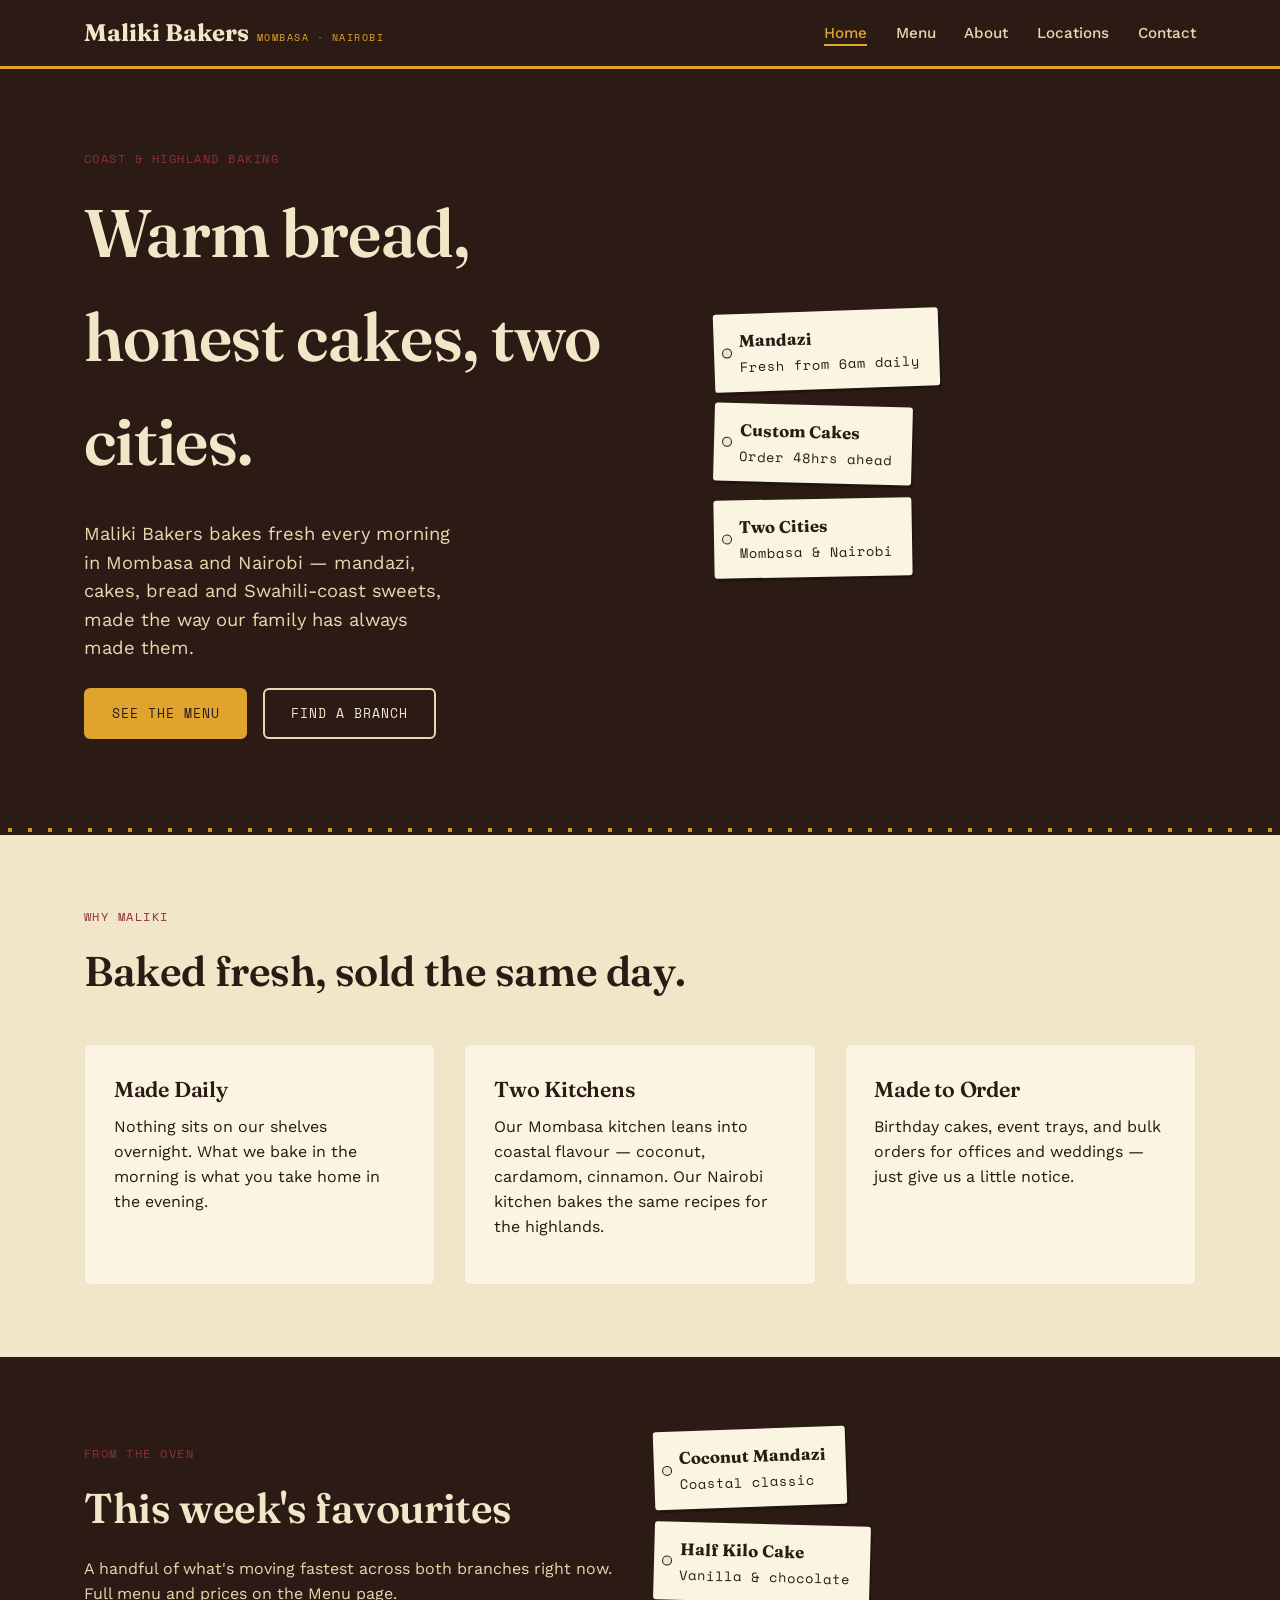
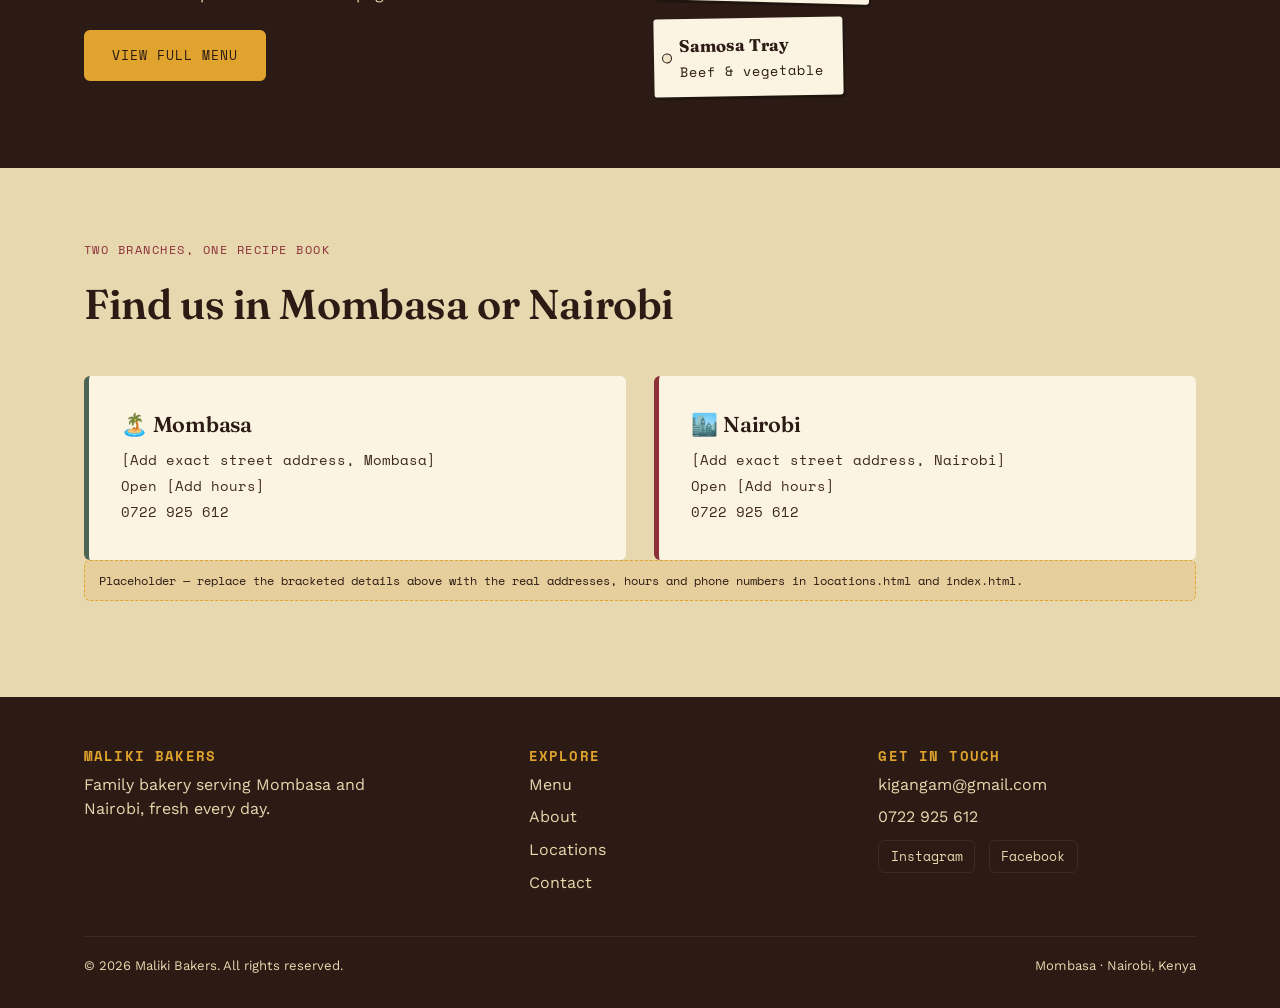
==== index.html @ 76618c46 "Add site files at repo root" ====
<!DOCTYPE html>
<html lang="en">
<head>
<meta charset="UTF-8">
<meta name="viewport" content="width=device-width, initial-scale=1.0">
<title>Maliki Bakers — Fresh Bakes in Mombasa &amp; Nairobi</title>
<meta name="description" content="Maliki Bakers — bread, cakes, mandazi and Swahili-coast sweets, baked fresh daily in Mombasa and Nairobi.">
<link rel="preconnect" href="https://fonts.googleapis.com">
<link href="https://fonts.googleapis.com/css2?family=Fraunces:opsz,wght@9..144,400..700&family=Work+Sans:wght@400;500;600&family=Space+Mono:wght@400;700&display=swap" rel="stylesheet">
<link rel="stylesheet" href="css/style.css">
</head>
<body>

<header class="site-header">
  <div class="nav-wrap">
    <a href="index.html" class="logo">Maliki Bakers <span>Mombasa &middot; Nairobi</span></a>
    <button class="nav-toggle" aria-label="Toggle menu" aria-expanded="false">&#9776;</button>
    <ul class="nav-links">
      <li><a href="index.html" class="active">Home</a></li>
      <li><a href="menu.html">Menu</a></li>
      <li><a href="about.html">About</a></li>
      <li><a href="locations.html">Locations</a></li>
      <li><a href="contact.html">Contact</a></li>
    </ul>
  </div>
</header>

<section class="hero">
  <div class="hero-inner">
    <div>
      <p class="eyebrow">Coast &amp; Highland Baking</p>
      <h1>Warm bread, honest cakes, two cities.</h1>
      <p class="lede">Maliki Bakers bakes fresh every morning in Mombasa and Nairobi — mandazi, cakes, bread and Swahili-coast sweets, made the way our family has always made them.</p>
      <div class="hero-actions">
        <a href="menu.html" class="btn btn-primary">See the Menu</a>
        <a href="locations.html" class="btn btn-outline">Find a Branch</a>
      </div>
    </div>
    <div class="hero-tagstack">
      <div class="tag"><strong>Mandazi</strong>Fresh from 6am daily</div>
      <div class="tag"><strong>Custom Cakes</strong>Order 48hrs ahead</div>
      <div class="tag"><strong>Two Cities</strong>Mombasa &amp; Nairobi</div>
    </div>
  </div>
</section>

<section>
  <div class="container">
    <div class="section-head">
      <p class="eyebrow">Why Maliki</p>
      <h2>Baked fresh, sold the same day.</h2>
    </div>
    <div class="grid grid-3">
      <div class="card">
        <h3>Made Daily</h3>
        <p>Nothing sits on our shelves overnight. What we bake in the morning is what you take home in the evening.</p>
      </div>
      <div class="card">
        <h3>Two Kitchens</h3>
        <p>Our Mombasa kitchen leans into coastal flavour — coconut, cardamom, cinnamon. Our Nairobi kitchen bakes the same recipes for the highlands.</p>
      </div>
      <div class="card">
        <h3>Made to Order</h3>
        <p>Birthday cakes, event trays, and bulk orders for offices and weddings — just give us a little notice.</p>
      </div>
    </div>
  </div>
</section>

<section class="section-dark">
  <div class="container">
    <div class="grid grid-2" style="align-items:center;">
      <div>
        <p class="eyebrow">From the Oven</p>
        <h2>This week's favourites</h2>
        <p style="color:var(--flour-dim);">A handful of what's moving fastest across both branches right now. Full menu and prices on the Menu page.</p>
        <a href="menu.html" class="btn btn-primary" style="margin-top:0.5rem;">View Full Menu</a>
      </div>
      <div class="hero-tagstack">
        <div class="tag"><strong>Coconut Mandazi</strong>Coastal classic</div>
        <div class="tag"><strong>Half Kilo Cake</strong>Vanilla &amp; chocolate</div>
        <div class="tag"><strong>Samosa Tray</strong>Beef &amp; vegetable</div>
      </div>
    </div>
  </div>
</section>

<section class="section-alt">
  <div class="container">
    <div class="section-head">
      <p class="eyebrow">Two Branches, One Recipe Book</p>
      <h2>Find us in Mombasa or Nairobi</h2>
    </div>
    <div class="grid grid-2">
      <div class="location-card mombasa">
        <h3>🏝️ Mombasa</h3>
        <p class="location-meta">[Add exact street address, Mombasa]</p>
        <p class="location-meta">Open [Add hours]</p>
        <p class="location-meta">0722 925 612</p>
      </div>
      <div class="location-card">
        <h3>🏙️ Nairobi</h3>
        <p class="location-meta">[Add exact street address, Nairobi]</p>
        <p class="location-meta">Open [Add hours]</p>
        <p class="location-meta">0722 925 612</p>
      </div>
    </div>
    <p class="placeholder-note">Placeholder — replace the bracketed details above with the real addresses, hours and phone numbers in locations.html and index.html.</p>
  </div>
</section>

<footer class="site-footer">
  <div class="container">
    <div class="footer-grid">
      <div>
        <h4>Maliki Bakers</h4>
        <p style="color:var(--flour-dim); max-width:32ch;">Family bakery serving Mombasa and Nairobi, fresh every day.</p>
      </div>
      <div>
        <h4>Explore</h4>
        <ul>
          <li><a href="menu.html">Menu</a></li>
          <li><a href="about.html">About</a></li>
          <li><a href="locations.html">Locations</a></li>
          <li><a href="contact.html">Contact</a></li>
        </ul>
      </div>
      <div>
        <h4>Get in touch</h4>
        <ul>
          <li><a href="mailto:kigangam@gmail.com">kigangam@gmail.com</a></li>
          <li><a href="tel:+254722925612">0722 925 612</a></li>
        </ul>
        <div class="social-links">
          <a href="https://instagram.com/malikibakers" target="_blank" rel="noopener">Instagram</a>
          <a href="https://facebook.com/malikibakers" target="_blank" rel="noopener">Facebook</a>
        </div>
      </div>
    </div>
    <div class="footer-bottom">
      <span>&copy; <span id="year"></span> Maliki Bakers. All rights reserved.</span>
      <span>Mombasa &middot; Nairobi, Kenya</span>
    </div>
  </div>
</footer>

<script src="js/script.js"></script>
<script>document.getElementById('year').textContent = new Date().getFullYear();</script>
</body>
</html>
---- css/style.css ----
/* =========================================================
   MALIKI BAKERS — design tokens
   Palette inspired by the Swahili coast spice market:
   crust brown, saffron gold, hibiscus maroon, cardamom green.
   ========================================================= */

:root {
  --crust:      #2B1B14;  /* deep near-black brown, baked crust */
  --crust-soft: #3E2A1E;  /* lifted panel tone */
  --flour:      #F1E6C8;  /* unbleached flour cream, base bg */
  --flour-dim:  #E7D8AF;  /* slightly deeper cream for cards */
  --saffron:    #E0A32E;  /* turmeric / saffron gold, primary accent */
  --hibiscus:   #8C2F39;  /* deep maroon, secondary accent */
  --cardamom:   #4B6455;  /* muted green, tertiary accent */
  --ink:        #241811;  /* body text on light */
  --paper:      #FBF4E3;  /* tag/paper color */

  --font-display: 'Fraunces', 'Georgia', serif;
  --font-body: 'Work Sans', 'Helvetica Neue', Arial, sans-serif;
  --font-mono: 'Space Mono', 'Courier New', monospace;

  --radius: 6px;
  --max-width: 1160px;
}

* { box-sizing: border-box; }
html { scroll-behavior: smooth; }

body {
  margin: 0;
  font-family: var(--font-body);
  background: var(--flour);
  color: var(--ink);
  line-height: 1.55;
}

img { max-width: 100%; display: block; }

a { color: inherit; text-decoration: none; }

h1, h2, h3, h4 {
  font-family: var(--font-display);
  margin: 0 0 0.4em;
  font-weight: 600;
  color: var(--crust);
  letter-spacing: -0.01em;
}

h1 { font-size: clamp(2.4rem, 6vw, 4.2rem); font-optical-sizing: auto; }
h2 { font-size: clamp(1.8rem, 4vw, 2.6rem); }
h3 { font-size: 1.35rem; }

p { margin: 0 0 1em; }

.eyebrow {
  font-family: var(--font-mono);
  text-transform: uppercase;
  letter-spacing: 0.12em;
  font-size: 0.78rem;
  color: var(--hibiscus);
}

.container {
  max-width: var(--max-width);
  margin: 0 auto;
  padding: 0 1.5rem;
}

/* ---------- header / nav ---------- */

.site-header {
  position: sticky;
  top: 0;
  z-index: 50;
  background: var(--crust);
  border-bottom: 3px solid var(--saffron);
}

.nav-wrap {
  max-width: var(--max-width);
  margin: 0 auto;
  padding: 0.9rem 1.5rem;
  display: flex;
  align-items: center;
  justify-content: space-between;
}

.logo {
  font-family: var(--font-display);
  font-size: 1.5rem;
  color: var(--flour);
  font-weight: 700;
  display: flex;
  align-items: baseline;
  gap: 0.5rem;
}
.logo span {
  font-family: var(--font-mono);
  font-size: 0.62rem;
  color: var(--saffron);
  letter-spacing: 0.15em;
  text-transform: uppercase;
  font-weight: 400;
}

.nav-links {
  display: flex;
  gap: 1.8rem;
  list-style: none;
  margin: 0;
  padding: 0;
}

.nav-links a {
  color: var(--flour-dim);
  font-size: 0.95rem;
  font-weight: 500;
  position: relative;
  padding-bottom: 4px;
}

.nav-links a:hover,
.nav-links a.active {
  color: var(--saffron);
}

.nav-links a.active::after {
  content: '';
  position: absolute;
  left: 0; bottom: 0;
  width: 100%;
  height: 2px;
  background: var(--saffron);
}

.nav-toggle {
  display: none;
  background: none;
  border: none;
  color: var(--flour);
  font-size: 1.6rem;
  cursor: pointer;
}

@media (max-width: 760px) {
  .nav-links {
    position: absolute;
    top: 100%;
    left: 0; right: 0;
    background: var(--crust);
    flex-direction: column;
    gap: 0;
    max-height: 0;
    overflow: hidden;
    transition: max-height 0.3s ease;
  }
  .nav-links.open { max-height: 320px; }
  .nav-links li { border-top: 1px solid var(--crust-soft); }
  .nav-links a { display: block; padding: 1rem 1.5rem; }
  .nav-toggle { display: block; }
}

/* ---------- buttons ---------- */

.btn {
  display: inline-block;
  font-family: var(--font-mono);
  text-transform: uppercase;
  font-size: 0.8rem;
  letter-spacing: 0.08em;
  padding: 0.85rem 1.6rem;
  border-radius: var(--radius);
  border: 2px solid var(--crust);
  cursor: pointer;
  transition: transform 0.15s ease;
}
.btn:hover { transform: translateY(-2px); }

.btn-primary {
  background: var(--saffron);
  color: var(--crust);
  border-color: var(--saffron);
}
.btn-outline {
  background: transparent;
  color: var(--flour);
  border-color: var(--flour-dim);
}
.btn-outline:hover { border-color: var(--saffron); color: var(--saffron); }

/* ---------- hero ---------- */

.hero {
  background: var(--crust);
  color: var(--flour);
  padding: 5rem 0 6rem;
  position: relative;
  overflow: hidden;
}

.hero::after {
  /* coastal tile-inspired dot border along the bottom */
  content: '';
  position: absolute;
  left: 0; right: 0; bottom: 0;
  height: 10px;
  background-image: radial-gradient(circle, var(--saffron) 2.5px, transparent 2.5px);
  background-size: 20px 10px;
  opacity: 0.9;
}

.hero-inner {
  max-width: var(--max-width);
  margin: 0 auto;
  padding: 0 1.5rem;
  display: grid;
  grid-template-columns: 1.1fr 0.9fr;
  gap: 2.5rem;
  align-items: center;
}

@media (max-width: 820px) {
  .hero-inner { grid-template-columns: 1fr; }
}

.hero h1 { color: var(--flour); }
.hero .lede { font-size: 1.15rem; color: var(--flour-dim); max-width: 34ch; }

.hero-actions { display: flex; gap: 1rem; margin-top: 1.6rem; flex-wrap: wrap; }

.hero-tagstack {
  display: flex;
  flex-direction: column;
  gap: 1rem;
  align-items: flex-start;
}

/* ---------- price tag / stamp motif (signature element) ---------- */

.tag {
  position: relative;
  background: var(--paper);
  color: var(--crust);
  padding: 0.9rem 1.2rem 0.9rem 1.6rem;
  border-radius: 3px;
  font-family: var(--font-mono);
  font-size: 0.85rem;
  box-shadow: 2px 3px 0 rgba(0,0,0,0.25);
  transform: rotate(-2deg);
}
.tag:nth-child(2) { transform: rotate(1.5deg); }
.tag:nth-child(3) { transform: rotate(-1deg); }

.tag::before {
  /* punch hole */
  content: '';
  position: absolute;
  left: 8px; top: 50%;
  width: 8px; height: 8px;
  background: var(--flour);
  border: 1px solid var(--crust);
  border-radius: 50%;
  transform: translateY(-50%);
}

.tag strong {
  display: block;
  font-family: var(--font-display);
  font-size: 1.05rem;
  font-weight: 700;
  margin-bottom: 0.15rem;
}

/* ---------- sections ---------- */

section { padding: 4.5rem 0; }
.section-alt { background: var(--flour-dim); }
.section-dark { background: var(--crust); color: var(--flour); }
.section-dark h2, .section-dark h3 { color: var(--flour); }

.section-head {
  max-width: 640px;
  margin-bottom: 2.5rem;
}

/* ---------- grids / cards ---------- */

.grid {
  display: grid;
  gap: 1.8rem;
}
.grid-3 { grid-template-columns: repeat(3, 1fr); }
.grid-2 { grid-template-columns: repeat(2, 1fr); }

@media (max-width: 820px) {
  .grid-3, .grid-2 { grid-template-columns: 1fr; }
}

.card {
  background: var(--paper);
  border-radius: var(--radius);
  padding: 1.8rem;
  border: 1px solid rgba(43,27,20,0.08);
}

/* ---------- menu items ---------- */

.menu-category { margin-bottom: 3rem; }

.menu-item {
  display: flex;
  justify-content: space-between;
  align-items: baseline;
  gap: 1rem;
  padding: 0.85rem 0;
  border-bottom: 1px dotted rgba(43,27,20,0.25);
}

.menu-item .name { font-family: var(--font-display); font-size: 1.15rem; font-weight: 600; }
.menu-item .desc { display: block; font-size: 0.88rem; color: var(--crust-soft); font-weight: 400; font-family: var(--font-body); margin-top: 0.2rem; }
.menu-item .price {
  font-family: var(--font-mono);
  color: var(--hibiscus);
  font-weight: 700;
  white-space: nowrap;
}

/* ---------- locations ---------- */

.location-card {
  background: var(--paper);
  border-radius: var(--radius);
  padding: 2rem;
  border-left: 5px solid var(--hibiscus);
}
.location-card.mombasa { border-left-color: var(--cardamom); }

.location-card h3 { display: flex; align-items: center; gap: 0.6rem; }

.location-meta { font-family: var(--font-mono); font-size: 0.85rem; color: var(--crust-soft); margin: 0.3rem 0; }

/* ---------- contact form ---------- */

.form-field {
  margin-bottom: 1.2rem;
  display: flex;
  flex-direction: column;
  gap: 0.4rem;
}

.form-field label {
  font-family: var(--font-mono);
  font-size: 0.78rem;
  text-transform: uppercase;
  letter-spacing: 0.08em;
  color: var(--crust-soft);
}

.form-field input,
.form-field textarea,
.form-field select {
  font-family: var(--font-body);
  font-size: 1rem;
  padding: 0.75rem 0.9rem;
  border: 2px solid var(--crust);
  border-radius: var(--radius);
  background: var(--paper);
  color: var(--ink);
}

.form-field input:focus,
.form-field textarea:focus,
.form-field select:focus {
  outline: 3px solid var(--saffron);
  outline-offset: 1px;
}

/* ---------- footer ---------- */

.site-footer {
  background: var(--crust);
  color: var(--flour-dim);
  padding: 3rem 0 2rem;
}

.footer-grid {
  display: grid;
  grid-template-columns: 1.3fr 1fr 1fr;
  gap: 2rem;
  margin-bottom: 2rem;
}

@media (max-width: 760px) {
  .footer-grid { grid-template-columns: 1fr; }
}

.footer-grid h4 { color: var(--saffron); font-size: 0.9rem; text-transform: uppercase; font-family: var(--font-mono); letter-spacing: 0.08em; }

.footer-grid ul { list-style: none; padding: 0; margin: 0; }
.footer-grid li { margin-bottom: 0.5rem; }
.footer-grid a:hover { color: var(--saffron); }

.footer-bottom {
  border-top: 1px solid var(--crust-soft);
  padding-top: 1.2rem;
  font-size: 0.82rem;
  color: var(--flour-dim);
  display: flex;
  justify-content: space-between;
  flex-wrap: wrap;
  gap: 0.5rem;
}

.social-links {
  display: flex;
  gap: 0.9rem;
  margin-top: 0.6rem;
}

.social-links a {
  color: var(--flour-dim);
  font-family: var(--font-mono);
  font-size: 0.82rem;
  border: 1px solid var(--crust-soft);
  padding: 0.35rem 0.7rem;
  border-radius: var(--radius);
  transition: color 0.15s ease, border-color 0.15s ease;
}

.social-links a:hover {
  color: var(--saffron);
  border-color: var(--saffron);
}

/* ---------- utility ---------- */

.placeholder-note {
  background: rgba(224,163,46,0.15);
  border: 1px dashed var(--saffron);
  color: var(--crust);
  padding: 0.6rem 0.9rem;
  border-radius: var(--radius);
  font-family: var(--font-mono);
  font-size: 0.78rem;
  margin: 0 0 1.5rem;
}

@media (prefers-reduced-motion: reduce) {
  html { scroll-behavior: auto; }
  .btn:hover { transform: none; }
}
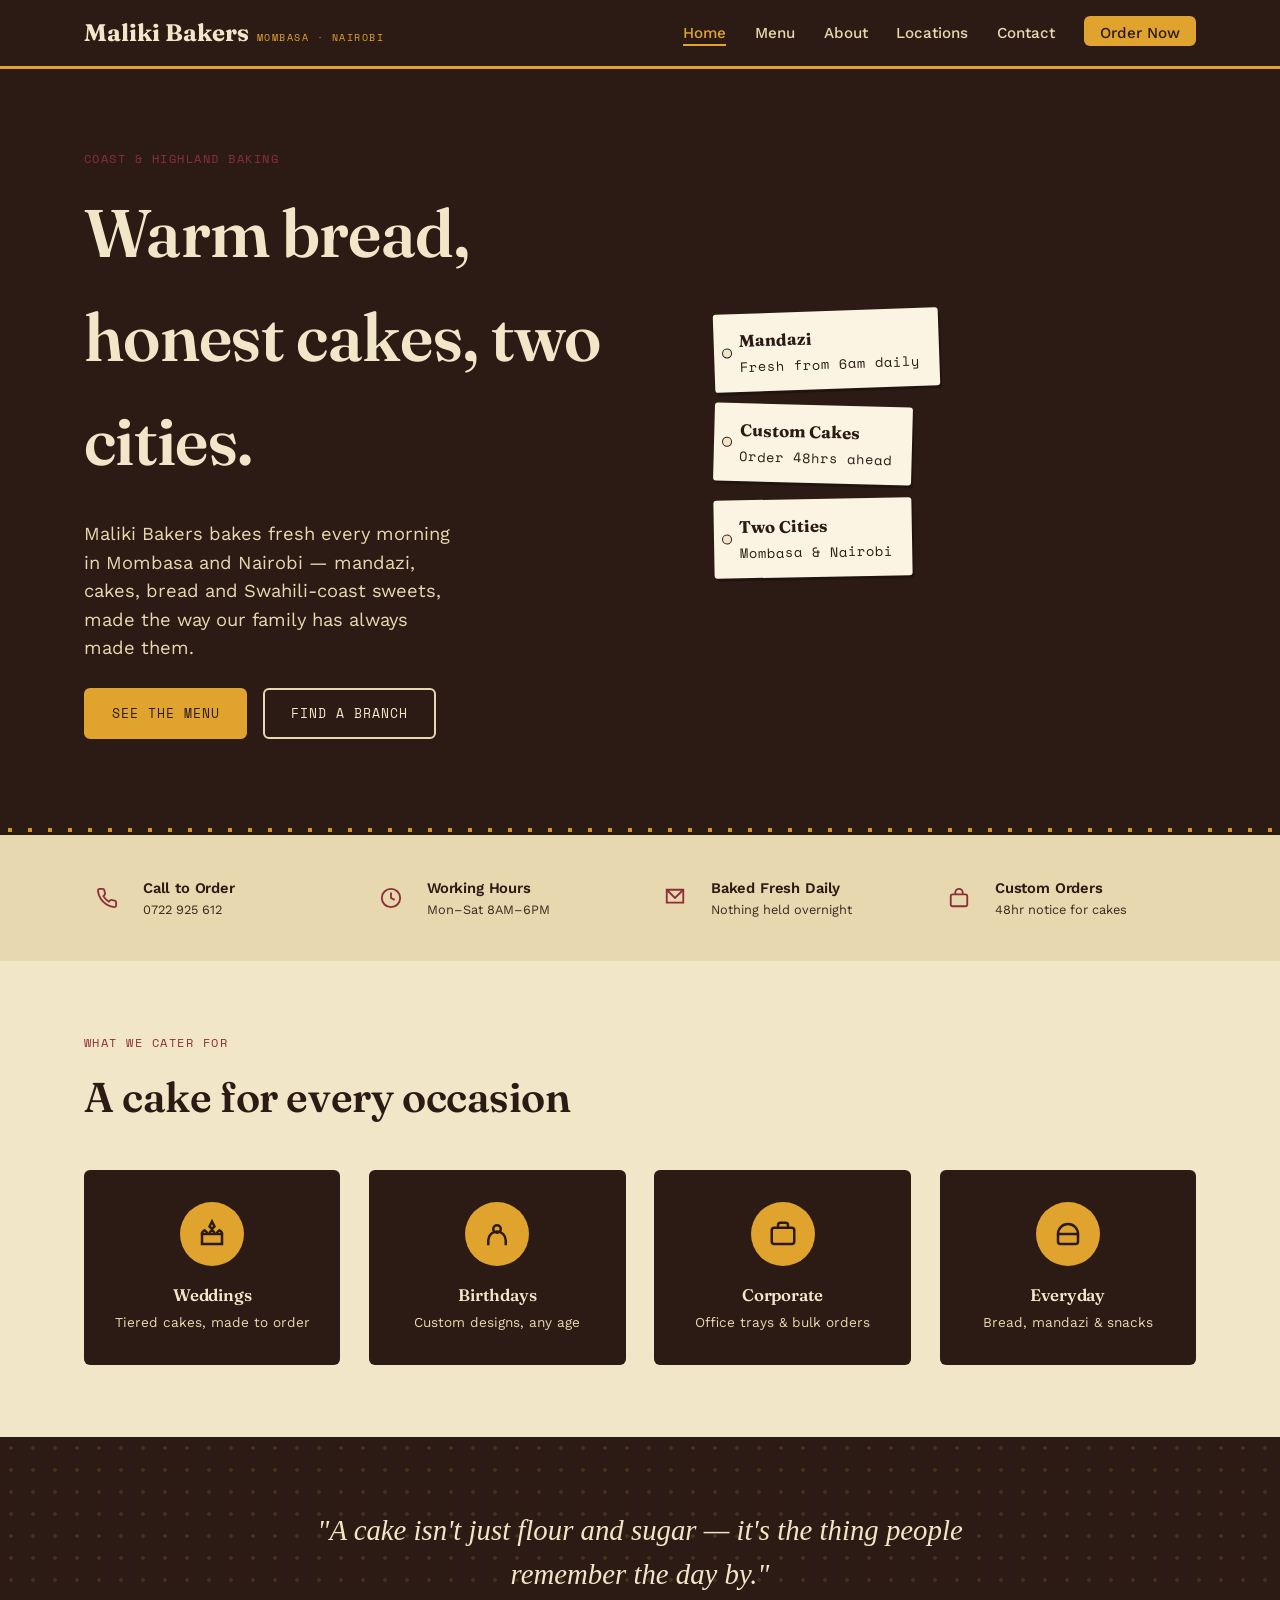
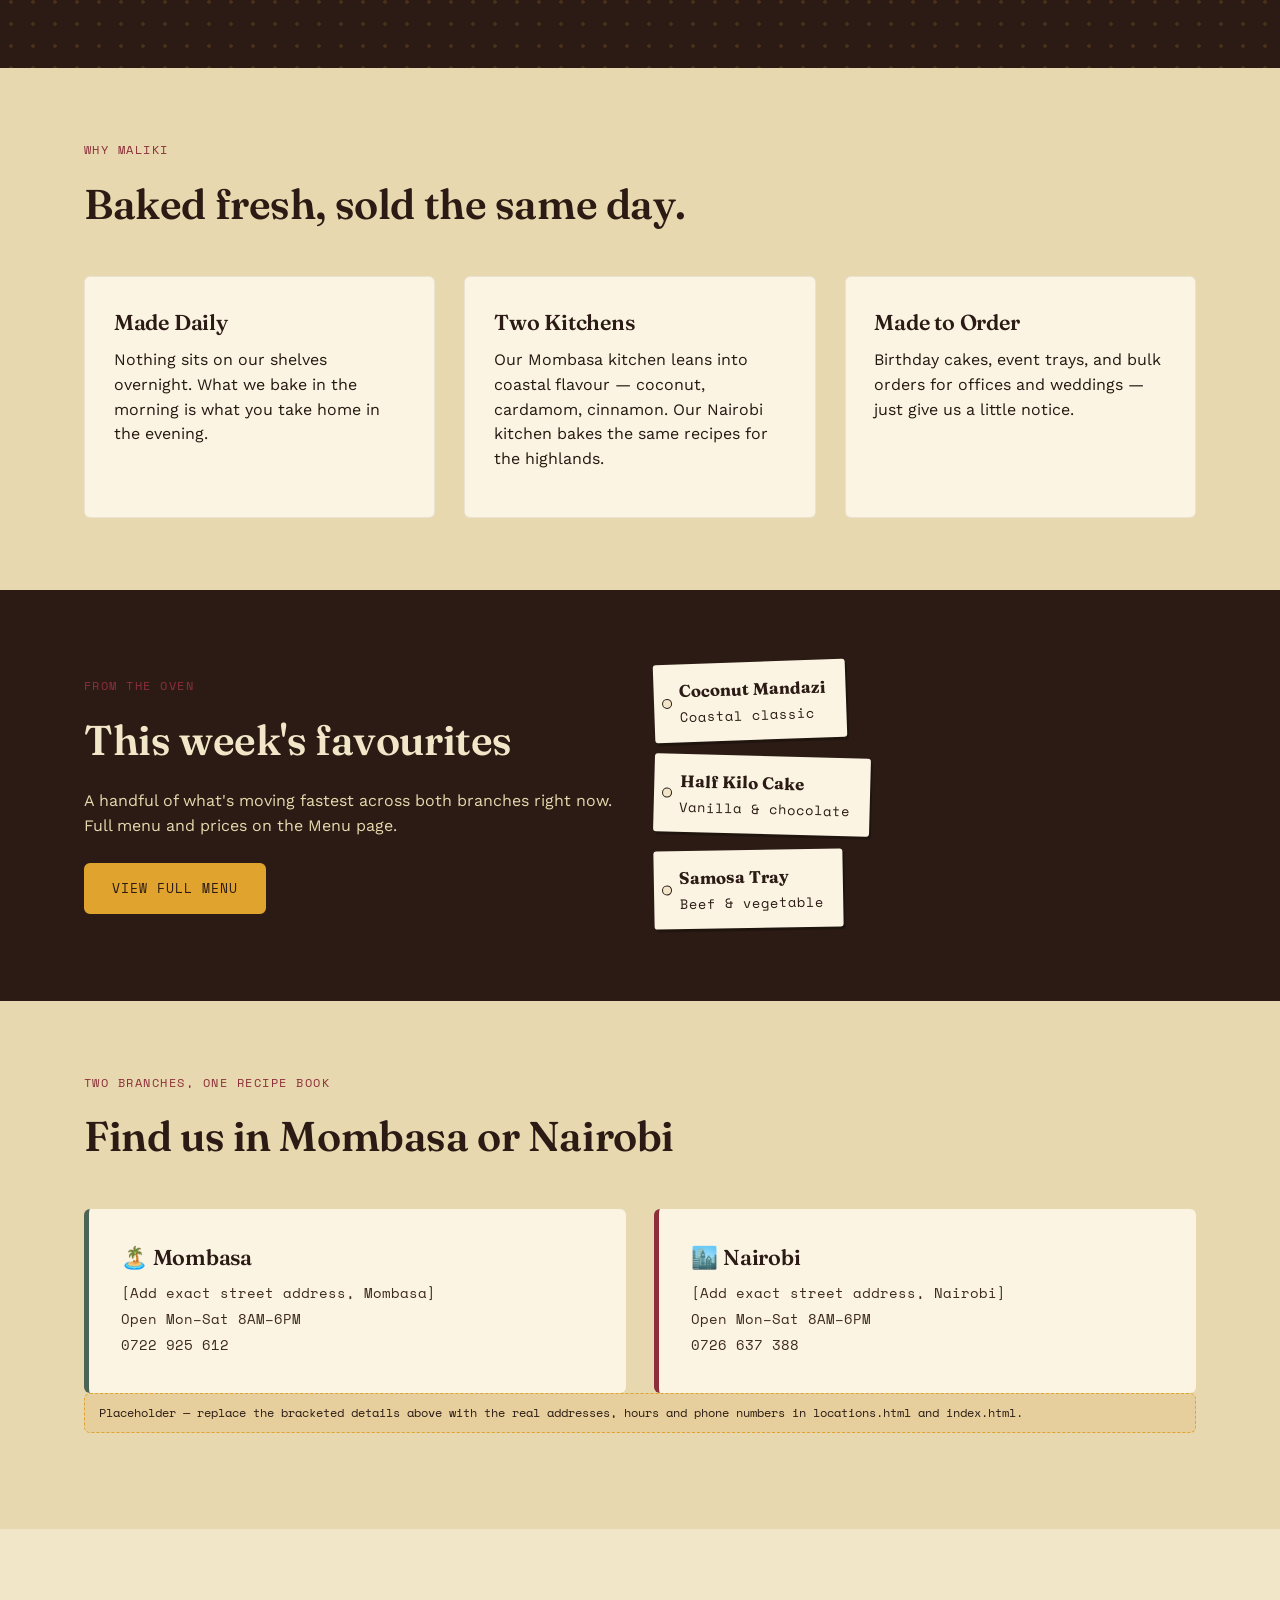
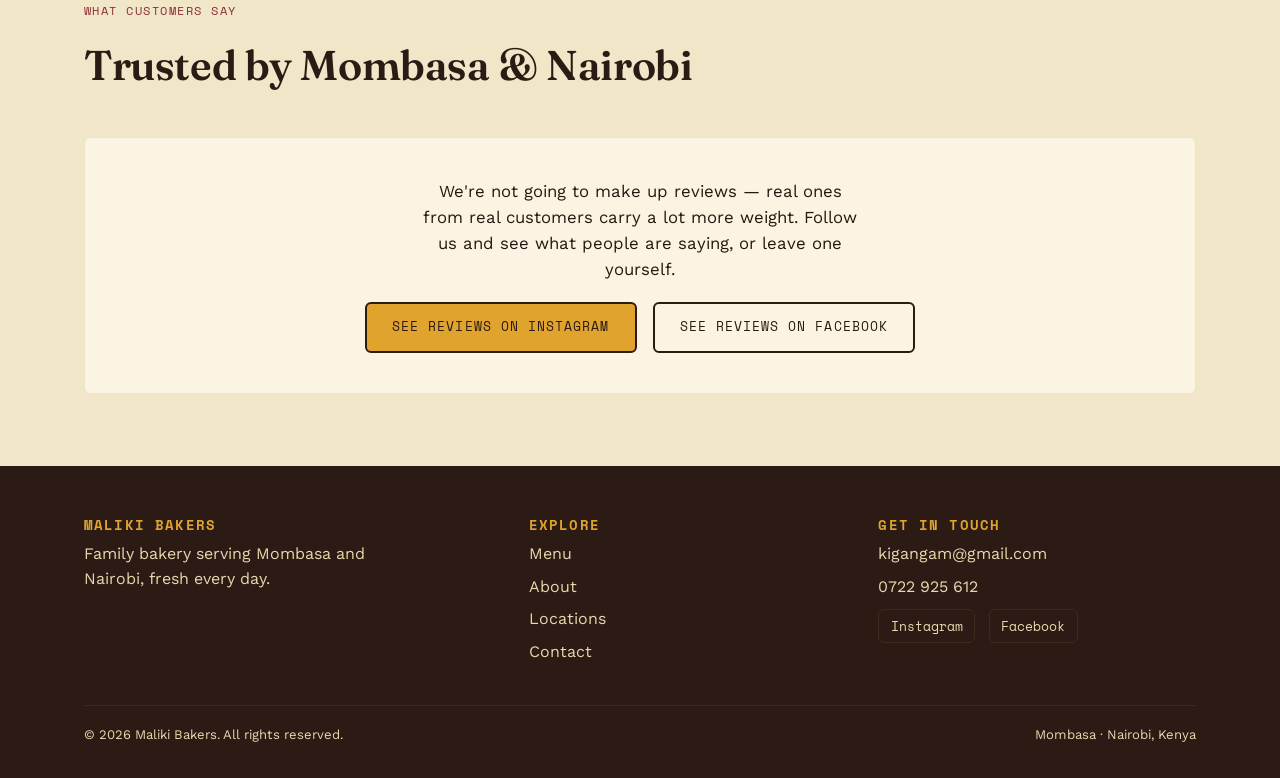
==== commit 1303a820: "Update pricing, cake classes, branch contacts, order page" ====
--- a/index.html
+++ b/index.html
@@ -21,6 +21,7 @@
       <li><a href="about.html">About</a></li>
       <li><a href="locations.html">Locations</a></li>
       <li><a href="contact.html">Contact</a></li>
+      <li><a href="order.html" class="order-cta">Order Now</a></li>
     </ul>
   </div>
 </header>
@@ -44,7 +45,74 @@
   </div>
 </section>
 
+<section class="section-alt" style="padding:0.5rem 0;">
+  <div class="container">
+    <div class="info-strip">
+      <div class="info-strip-item">
+        <div class="icon-circle"><svg viewBox="0 0 24 24" fill="none" stroke="currentColor" stroke-width="2"><path d="M22 16.92v3a2 2 0 01-2.18 2 19.79 19.79 0 01-8.63-3.07 19.5 19.5 0 01-6-6 19.79 19.79 0 01-3.07-8.67A2 2 0 014.11 2h3a2 2 0 012 1.72c.127.96.361 1.903.7 2.81a2 2 0 01-.45 2.11L8.09 9.91a16 16 0 006 6l1.27-1.27a2 2 0 012.11-.45c.907.339 1.85.573 2.81.7A2 2 0 0122 16.92z"/></svg></div>
+        <div><h4>Call to Order</h4><p>0722 925 612</p></div>
+      </div>
+      <div class="info-strip-item">
+        <div class="icon-circle"><svg viewBox="0 0 24 24" fill="none" stroke="currentColor" stroke-width="2"><circle cx="12" cy="12" r="10"/><path d="M12 6v6l4 2"/></svg></div>
+        <div><h4>Working Hours</h4><p>Mon&ndash;Sat 8AM&ndash;6PM</p></div>
+      </div>
+      <div class="info-strip-item">
+        <div class="icon-circle"><svg viewBox="0 0 24 24" fill="none" stroke="currentColor" stroke-width="2"><path d="M3 3h18v14H3z"/><path d="M3 3l9 9 9-9"/></svg></div>
+        <div><h4>Baked Fresh Daily</h4><p>Nothing held overnight</p></div>
+      </div>
+      <div class="info-strip-item">
+        <div class="icon-circle"><svg viewBox="0 0 24 24" fill="none" stroke="currentColor" stroke-width="2"><rect x="3" y="8" width="18" height="13" rx="2"/><path d="M8 8V6a4 4 0 018 0v2"/></svg></div>
+        <div><h4>Custom Orders</h4><p>48hr notice for cakes</p></div>
+      </div>
+    </div>
+  </div>
+</section>
+
 <section>
+  <div class="container">
+    <div class="section-head">
+      <p class="eyebrow">What We Cater For</p>
+      <h2>A cake for every occasion</h2>
+    </div>
+    <div class="grid grid-3" style="grid-template-columns:repeat(4,1fr);">
+      <a href="menu.html" class="occasion-tile">
+        <div class="icon-wrap">
+          <svg viewBox="0 0 24 24" fill="none" stroke="currentColor" stroke-width="2"><path d="M12 2l2 4-2 2-2-2z"/><path d="M4 12h16v8H4z"/><path d="M4 12c0-2 2-3 2-3s2 1 2 3"/><path d="M10 12c0-2 2-3 2-3s2 1 2 3"/><path d="M16 12c0-2 2-3 2-3s2 1 2 3"/></svg>
+        </div>
+        <h3>Weddings</h3>
+        <p>Tiered cakes, made to order</p>
+      </a>
+      <a href="menu.html" class="occasion-tile">
+        <div class="icon-wrap">
+          <svg viewBox="0 0 24 24" fill="none" stroke="currentColor" stroke-width="2"><circle cx="12" cy="8" r="3"/><path d="M5 21v-4a7 7 0 0114 0v4"/></svg>
+        </div>
+        <h3>Birthdays</h3>
+        <p>Custom designs, any age</p>
+      </a>
+      <a href="contact.html" class="occasion-tile">
+        <div class="icon-wrap">
+          <svg viewBox="0 0 24 24" fill="none" stroke="currentColor" stroke-width="2"><rect x="3" y="7" width="18" height="13" rx="2"/><path d="M8 7V5a2 2 0 012-2h4a2 2 0 012 2v2"/></svg>
+        </div>
+        <h3>Corporate</h3>
+        <p>Office trays &amp; bulk orders</p>
+      </a>
+      <a href="menu.html" class="occasion-tile">
+        <div class="icon-wrap">
+          <svg viewBox="0 0 24 24" fill="none" stroke="currentColor" stroke-width="2"><path d="M4 12h16"/><path d="M4 12a8 8 0 0116 0"/><path d="M4 12v6a2 2 0 002 2h12a2 2 0 002-2v-6"/></svg>
+        </div>
+        <h3>Everyday</h3>
+        <p>Bread, mandazi &amp; snacks</p>
+      </a>
+    </div>
+  </div>
+</section>
+
+<section class="quote-banner">
+  <blockquote>"A cake isn't just flour and sugar — it's the thing people remember the day by."</blockquote>
+  
+</section>
+
+<section class="section-alt">
   <div class="container">
     <div class="section-head">
       <p class="eyebrow">Why Maliki</p>
@@ -95,17 +163,33 @@
       <div class="location-card mombasa">
         <h3>🏝️ Mombasa</h3>
         <p class="location-meta">[Add exact street address, Mombasa]</p>
-        <p class="location-meta">Open [Add hours]</p>
+        <p class="location-meta">Open Mon&ndash;Sat 8AM&ndash;6PM</p>
         <p class="location-meta">0722 925 612</p>
       </div>
       <div class="location-card">
         <h3>🏙️ Nairobi</h3>
         <p class="location-meta">[Add exact street address, Nairobi]</p>
-        <p class="location-meta">Open [Add hours]</p>
-        <p class="location-meta">0722 925 612</p>
+        <p class="location-meta">Open Mon&ndash;Sat 8AM&ndash;6PM</p>
+        <p class="location-meta">0726 637 388</p>
       </div>
     </div>
     <p class="placeholder-note">Placeholder — replace the bracketed details above with the real addresses, hours and phone numbers in locations.html and index.html.</p>
+  </div>
+</section>
+
+<section>
+  <div class="container">
+    <div class="section-head">
+      <p class="eyebrow">What Customers Say</p>
+      <h2>Trusted by Mombasa &amp; Nairobi</h2>
+    </div>
+    <div class="card" style="text-align:center; padding:2.5rem;">
+      <p style="font-size:1.05rem; max-width:44ch; margin:0 auto 1.2rem;">We're not going to make up reviews — real ones from real customers carry a lot more weight. Follow us and see what people are saying, or leave one yourself.</p>
+      <div style="display:flex; gap:1rem; justify-content:center; flex-wrap:wrap;">
+        <a href="https://www.instagram.com/malikibakers/" target="_blank" rel="noopener" class="btn btn-primary" style="border-color:var(--crust); color:var(--crust); background:var(--saffron);">See Reviews on Instagram</a>
+        <a href="https://www.facebook.com/profile.php?id=102564581432765" target="_blank" rel="noopener" class="btn btn-outline" style="border-color:var(--crust); color:var(--crust);">See Reviews on Facebook</a>
+      </div>
+    </div>
   </div>
 </section>
 
@@ -132,8 +216,8 @@
           <li><a href="tel:+254722925612">0722 925 612</a></li>
         </ul>
         <div class="social-links">
-          <a href="https://instagram.com/malikibakers" target="_blank" rel="noopener">Instagram</a>
-          <a href="https://facebook.com/malikibakers" target="_blank" rel="noopener">Facebook</a>
+          <a href="https://www.instagram.com/malikibakers/" target="_blank" rel="noopener">Instagram</a>
+          <a href="https://www.facebook.com/profile.php?id=102564581432765" target="_blank" rel="noopener">Facebook</a>
         </div>
       </div>
     </div>
--- a/css/style.css
+++ b/css/style.css
@@ -434,6 +434,74 @@
 
 /* ---------- utility ---------- */
 
+/* ---------- cake illustrations (brand-style, in place of stock photos) ---------- */
+
+.cake-card {
+  background: var(--paper);
+  border-radius: var(--radius);
+  overflow: hidden;
+  border: 1px solid rgba(43,27,20,0.08);
+  display: flex;
+  flex-direction: column;
+}
+
+.cake-visual {
+  aspect-ratio: 4 / 3;
+  display: flex;
+  align-items: center;
+  justify-content: center;
+  position: relative;
+}
+
+.cake-visual::before {
+  content: '';
+  position: absolute;
+  inset: 0;
+  background-image: radial-gradient(circle, rgba(0,0,0,0.06) 1.5px, transparent 1.5px);
+  background-size: 14px 14px;
+}
+
+.cake-icon { width: 52%; position: relative; z-index: 1; filter: drop-shadow(2px 3px 0 rgba(0,0,0,0.12)); }
+
+.cake-visual.choc     { background: #C99B6B; color: #5A3A22; }
+.cake-visual.vanilla  { background: #F1DFAE; color: #B8892E; }
+.cake-visual.redvelvet{ background: #E3B9BE; color: var(--hibiscus); }
+.cake-visual.fruit    { background: #D9C79A; color: #6E5225; }
+.cake-visual.blackforest { background: #C7A6A9; color: #4A2430; }
+.cake-visual.coconut  { background: #EFE9D6; color: #7C8F6E; }
+.cake-visual.lemon    { background: #F0E1A0; color: #A67D1E; }
+.cake-visual.cupcake  { background: #E7CBD1; color: var(--hibiscus); }
+.cake-visual.strawberry { background: #F2C6CE; color: #B23A54; }
+.cake-visual.pinacolada { background: #EAF0C8; color: #7C9A3D; }
+.cake-visual.blueberry  { background: #CFC9E8; color: #4E3F8C; }
+.cake-visual.orange     { background: #F4C98A; color: #C1621B; }
+.cake-visual.whiteforest{ background: #EFE7DD; color: #6B5A4A; }
+.cake-visual.donut      { background: #F6D8B8; color: #C97A2E; }
+.cake-visual.bread      { background: #E3C089; color: #8A5A24; }
+
+.cake-body {
+  padding: 1.3rem 1.4rem 1.5rem;
+  display: flex;
+  flex-direction: column;
+  flex-grow: 1;
+}
+
+.cake-body h3 { margin-bottom: 0.3rem; font-size: 1.2rem; }
+.cake-body p { font-size: 0.9rem; color: var(--crust-soft); margin-bottom: 1rem; flex-grow: 1; }
+
+.cake-price {
+  font-family: var(--font-mono);
+  font-weight: 700;
+  color: var(--hibiscus);
+  font-size: 1rem;
+}
+
+.cake-price small {
+  font-weight: 400;
+  color: var(--crust-soft);
+  font-size: 0.75rem;
+}
+
 .placeholder-note {
   background: rgba(224,163,46,0.15);
   border: 1px dashed var(--saffron);
@@ -445,7 +513,339 @@
   margin: 0 0 1.5rem;
 }
 
+.photo-note {
+  background: rgba(75,100,85,0.12);
+  border: 1px dashed var(--cardamom);
+  color: var(--crust);
+  padding: 0.7rem 1rem;
+  border-radius: var(--radius);
+  font-family: var(--font-mono);
+  font-size: 0.78rem;
+  margin: 0 0 2rem;
+}
+
+/* ---------- occasion tiles ---------- */
+
+.occasion-tile {
+  background: var(--crust);
+  color: var(--flour);
+  border-radius: var(--radius);
+  padding: 2rem 1.5rem;
+  text-align: center;
+  transition: transform 0.15s ease;
+  display: block;
+}
+.occasion-tile:hover { transform: translateY(-4px); }
+.occasion-tile .icon-wrap {
+  width: 64px; height: 64px;
+  margin: 0 auto 1rem;
+  border-radius: 50%;
+  background: var(--saffron);
+  display: flex; align-items: center; justify-content: center;
+  color: var(--crust);
+}
+.occasion-tile .icon-wrap svg { width: 30px; height: 30px; }
+.occasion-tile h3 { color: var(--flour); font-size: 1.05rem; margin-bottom: 0.3rem; }
+.occasion-tile p { color: var(--flour-dim); font-size: 0.85rem; margin: 0; }
+
+/* ---------- testimonials ---------- */
+
+.testimonial-card {
+  background: var(--paper);
+  border-radius: var(--radius);
+  padding: 1.8rem;
+  border-top: 3px solid var(--saffron);
+}
+.testimonial-card .stars { color: var(--saffron); letter-spacing: 2px; margin-bottom: 0.8rem; font-size: 0.95rem; }
+.testimonial-card p.quote { font-style: italic; color: var(--ink); margin-bottom: 1rem; }
+.testimonial-card .who { font-family: var(--font-mono); font-size: 0.8rem; color: var(--crust-soft); }
+
+/* ---------- bold section band header (color-block, like a shop's category bar) ---------- */
+
+.section-band {
+  background: var(--hibiscus);
+  color: var(--flour);
+  padding: 1.1rem 1.5rem;
+  border-radius: var(--radius) var(--radius) 0 0;
+  display: flex;
+  align-items: center;
+  justify-content: space-between;
+  flex-wrap: wrap;
+  gap: 0.8rem;
+  margin-bottom: 0;
+}
+.section-band h2 { color: var(--flour); margin: 0; font-size: 1.5rem; }
+.section-band .btn { padding: 0.6rem 1.1rem; font-size: 0.75rem; }
+.section-band-body {
+  background: var(--paper);
+  border-radius: 0 0 var(--radius) var(--radius);
+  padding: 2rem 1.5rem;
+  margin-bottom: 3rem;
+}
+
+/* ---------- persistent order-now CTA in header ---------- */
+
+.order-cta {
+  background: var(--saffron) !important;
+  color: var(--crust) !important;
+  border-color: var(--saffron) !important;
+  font-weight: 700;
+  padding: 0.5rem 1rem;
+  border-radius: var(--radius);
+}
+.order-cta:hover { color: var(--crust) !important; }
+.order-cta::after { display: none !important; }
+
+@media (max-width: 760px) {
+  .order-cta {
+    display: block;
+    text-align: center;
+    padding: 1rem 1.5rem;
+  }
+}
+
+/* ---------- quote banner (full-bleed, textured) ---------- */
+
+.quote-banner {
+  background: var(--crust);
+  background-image:
+    radial-gradient(circle, rgba(224,163,46,0.15) 2px, transparent 2px);
+  background-size: 22px 22px;
+  color: var(--flour);
+  padding: 4.5rem 1.5rem;
+  text-align: center;
+}
+.quote-banner blockquote {
+  max-width: 700px;
+  margin: 0 auto;
+  font-family: var(--font-display);
+  font-size: clamp(1.3rem, 3vw, 1.8rem);
+  font-style: italic;
+  color: var(--flour);
+  line-height: 1.5;
+}
+.quote-banner cite {
+  display: block;
+  margin-top: 1.2rem;
+  font-family: var(--font-mono);
+  font-style: normal;
+  font-size: 0.8rem;
+  color: var(--saffron);
+  text-transform: uppercase;
+  letter-spacing: 0.08em;
+}
+
+/* ---------- outlet tab switcher ---------- */
+
+.outlet-tabs {
+  display: flex;
+  gap: 0.6rem;
+  margin-bottom: 1.8rem;
+  flex-wrap: wrap;
+}
+.outlet-tab-btn {
+  font-family: var(--font-mono);
+  font-size: 0.85rem;
+  text-transform: uppercase;
+  letter-spacing: 0.05em;
+  padding: 0.7rem 1.4rem;
+  border-radius: var(--radius);
+  border: 2px solid var(--crust);
+  background: transparent;
+  color: var(--crust);
+  cursor: pointer;
+}
+.outlet-tab-btn.active {
+  background: var(--crust);
+  color: var(--flour);
+}
+.outlet-panel { display: none; }
+.outlet-panel.active { display: block; }
+
+.timeline { position: relative; padding-left: 2rem; border-left: 2px dashed var(--saffron); }
+.timeline-item { margin-bottom: 2rem; position: relative; }
+.timeline-item::before {
+  content: '';
+  position: absolute;
+  left: -2.45rem; top: 0.3rem;
+  width: 12px; height: 12px;
+  border-radius: 50%;
+  background: var(--saffron);
+  border: 2px solid var(--crust);
+}
+.timeline-item .year { font-family: var(--font-mono); color: var(--hibiscus); font-size: 0.85rem; font-weight: 700; }
+
+/* ---------- working hours table (dark, day-by-day) ---------- */
+
+.hours-table {
+  background: var(--crust);
+  color: var(--flour);
+  border-radius: var(--radius);
+  padding: 1.5rem 1.6rem;
+  margin-top: 1.2rem;
+}
+.hours-table h4 {
+  font-family: var(--font-mono);
+  text-transform: uppercase;
+  letter-spacing: 0.1em;
+  font-size: 0.8rem;
+  color: var(--saffron);
+  border-left: 3px solid var(--saffron);
+  padding-left: 0.7rem;
+  margin: 0 0 1rem;
+}
+.hours-row {
+  display: flex;
+  justify-content: space-between;
+  padding: 0.55rem 0;
+  border-bottom: 1px solid rgba(241,230,200,0.12);
+  font-size: 0.92rem;
+}
+.hours-row:last-of-type { border-bottom: none; }
+.hours-row .day { color: var(--flour-dim); }
+.hours-row .time { font-family: var(--font-mono); }
+.hours-row.closed .time { color: var(--saffron); }
+
+/* ---------- quick info icon strip ---------- */
+
+.info-strip {
+  display: grid;
+  grid-template-columns: repeat(4, 1fr);
+  gap: 1.5rem;
+  padding: 2rem 0;
+}
+@media (max-width: 760px) { .info-strip { grid-template-columns: repeat(2, 1fr); } }
+
+.info-strip-item { display: flex; align-items: center; gap: 0.8rem; }
+.info-strip-item .icon-circle {
+  width: 46px; height: 46px;
+  flex-shrink: 0;
+  border-radius: 50%;
+  background: var(--flour-dim);
+  display: flex; align-items: center; justify-content: center;
+  color: var(--hibiscus);
+}
+.info-strip-item .icon-circle svg { width: 22px; height: 22px; }
+.info-strip-item h4 { margin: 0; font-size: 0.92rem; color: var(--crust); font-family: var(--font-body); font-weight: 600; }
+.info-strip-item p { margin: 0; font-size: 0.8rem; color: var(--crust-soft); }
+
+/* ---------- cake card footer / category tag ---------- */
+
+.cake-tag {
+  display: inline-block;
+  font-family: var(--font-mono);
+  font-size: 0.68rem;
+  text-transform: uppercase;
+  letter-spacing: 0.06em;
+  color: var(--hibiscus);
+  background: rgba(140,47,57,0.1);
+  padding: 0.2rem 0.55rem;
+  border-radius: 3px;
+  margin-bottom: 0.5rem;
+  width: fit-content;
+}
+.cake-footer {
+  display: flex;
+  align-items: center;
+  justify-content: space-between;
+  gap: 0.8rem;
+  margin-top: auto;
+}
+.cake-order-btn {
+  font-family: var(--font-mono);
+  font-size: 0.72rem;
+  text-transform: uppercase;
+  letter-spacing: 0.05em;
+  background: var(--hibiscus);
+  color: var(--flour);
+  padding: 0.5rem 0.9rem;
+  border-radius: var(--radius);
+  white-space: nowrap;
+}
+.cake-order-btn:hover { background: var(--crust); }
+.cake-wait { font-family: var(--font-mono); font-size: 0.68rem; color: var(--crust-soft); margin-bottom: 0.6rem; }
+
+/* ---------- order flow: step indicator ---------- */
+
+.step-indicator {
+  background: var(--paper);
+  border-radius: 50px;
+  padding: 1.5rem 2rem;
+  display: flex;
+  align-items: flex-start;
+  justify-content: space-between;
+  max-width: 620px;
+  margin: 0 auto 3rem;
+}
+.step {
+  display: flex;
+  flex-direction: column;
+  align-items: center;
+  gap: 0.5rem;
+  flex: 1;
+  text-align: center;
+  position: relative;
+}
+.step:not(:last-child)::after {
+  content: '';
+  position: absolute;
+  top: 15px; left: 55%;
+  width: 90%;
+  height: 2px;
+  background: rgba(43,27,20,0.15);
+  z-index: 0;
+}
+.step-circle {
+  width: 32px; height: 32px;
+  border-radius: 50%;
+  border: 2px solid var(--crust-soft);
+  color: var(--crust-soft);
+  display: flex; align-items: center; justify-content: center;
+  font-family: var(--font-mono);
+  font-size: 0.85rem;
+  background: var(--paper);
+  position: relative;
+  z-index: 1;
+}
+.step.active .step-circle { background: var(--cardamom); border-color: var(--cardamom); color: var(--flour); }
+.step-label {
+  font-family: var(--font-mono);
+  font-size: 0.68rem;
+  text-transform: uppercase;
+  letter-spacing: 0.04em;
+  color: var(--crust-soft);
+}
+.step.active .step-label { color: var(--cardamom); font-weight: 700; }
+
+/* ---------- order form ---------- */
+
+.order-summary {
+  background: var(--crust);
+  color: var(--flour);
+  border-radius: var(--radius);
+  padding: 1.6rem;
+  position: sticky;
+  top: 90px;
+}
+.order-summary h3 { color: var(--flour); }
+.order-summary .line {
+  display: flex;
+  justify-content: space-between;
+  padding: 0.6rem 0;
+  border-bottom: 1px solid rgba(241,230,200,0.15);
+  font-size: 0.92rem;
+}
+.order-summary .total {
+  display: flex;
+  justify-content: space-between;
+  padding-top: 1rem;
+  font-family: var(--font-mono);
+  font-weight: 700;
+  color: var(--saffron);
+  font-size: 1.2rem;
+}
+
 @media (prefers-reduced-motion: reduce) {
   html { scroll-behavior: auto; }
-  .btn:hover { transform: none; }
-}
+  .btn:hover, .occasion-tile:hover { transform: none; }
+}
